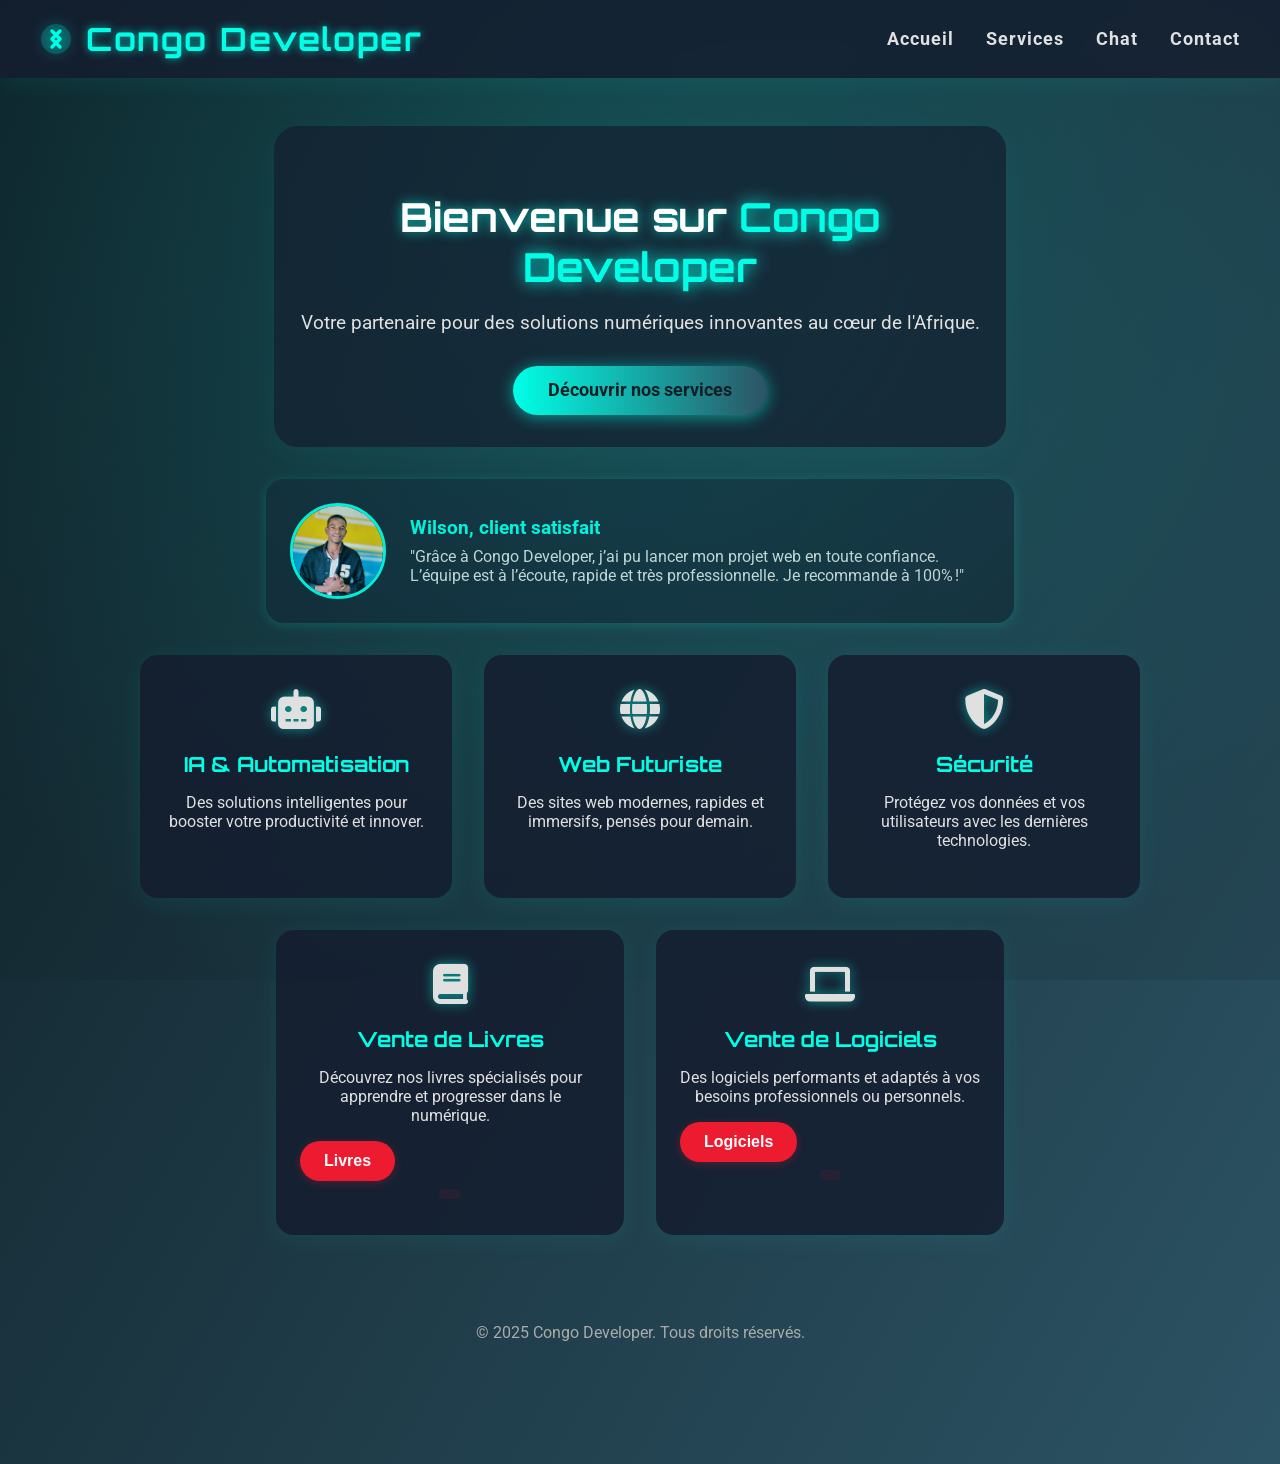
==== index.html @ 21501a93 "Add files via upload" ====
<!DOCTYPE html>
<html lang="fr">
<head>
    <meta charset="UTF-8">
    <meta name="viewport" content="width=device-width, initial-scale=1.0">
    <title>Congo Developer</title>
    <link rel="stylesheet" href="style.css">
    <link rel="preconnect" href="https://fonts.googleapis.com">
    <link href="https://cdnjs.cloudflare.com/ajax/libs/font-awesome/6.0.0-beta3/css/all.min.css" rel="stylesheet">
    <link href="https://fonts.googleapis.com/css2?family=Orbitron:wght@600&family=Roboto:wght@400;700&display=swap" rel="stylesheet">
    <style>
        @media (min-width: 501px) {
            .mobile-nav { display: none !important; }
        }
        .airtel-logo {
            display: inline-block;
            vertical-align: middle;
            width: 32px;
            height: 32px;
            margin-right: 8px;
        }
        .pay-btn {
            display: flex;
            align-items: center;
            justify-content: center;
            gap: 8px;
            background: #ed1b2f;
            color: #fff;
            border: none;
            border-radius: 24px;
            padding: 0.7rem 1.5rem;
            font-weight: bold;
            font-size: 1rem;
            margin-top: 1rem;
            cursor: pointer;
            box-shadow: 0 2px 8px #ed1b2f44;
            transition: background 0.2s;
            text-decoration: none;
        }
        .pay-btn:hover {
            background: #b31322;
        }
        .pay-info {
            font-size: 0.95rem;
            color: #fff;
            margin-top: 0.5rem;
            background: rgba(237,27,47,0.08);
            border-radius: 8px;
            padding: 0.3rem 0.7rem;
            display: inline-block;
        }
    </style>
</head>
<body>
    <div class="background-glow"></div>
    <header>
        <div class="logo">
            <svg width="32" height="32" viewBox="0 0 24 24" fill="none" stroke="#00ffe7" stroke-width="2.5" stroke-linecap="round" stroke-linejoin="round">
                <circle cx="12" cy="12" r="10" opacity="0.2" fill="#00ffe7"/>
                <polyline points="15 18 9 12 15 6"></polyline>
                <polyline points="9 18 15 12 9 6"></polyline>
            </svg>
            <span>Congo Developer</span>
        </div>
        <nav class="main-nav">
            <a href="index.html">Accueil</a>
            <a href="services.html">Services</a>
            <a href="chat.html">Chat</a>
            <a href="contact.html">Contact</a>
        </nav>
    </header>
    <main>
        <section class="hero">
            <h1>Bienvenue sur <span>Congo Developer</span></h1>
            <p>Votre partenaire pour des solutions numériques innovantes au cœur de l'Afrique.</p>
            <a href="services.html" class="cta-btn">Découvrir nos services</a>
        </section>

        <!-- Témoignage Wilson -->
        <section class="wilson-story" style="max-width:700px;margin:2rem auto 0 auto;background:rgba(20,30,48,0.7);border-radius:18px;padding:1.5rem;box-shadow:0 2px 12px #00ffe733;display:flex;align-items:center;gap:1.5rem;">
            <img src="images/profile_wilson.jpg" alt="Wilson" style="width:90px;height:90px;border-radius:50%;border:3px solid #00ffe7;">
            <div>
                <h3 style="color:#00ffe7;margin:0 0 0.5rem 0;">Wilson, client satisfait</h3>
                <p style="margin:0;">
                    "Grâce à Congo Developer, j’ai pu lancer mon projet web en toute confiance. L’équipe est à l’écoute, rapide et très professionnelle. Je recommande à 100% !"
                </p>
            </div>
        </section>

        <section class="features">
            <div class="feature-card">
                <div class="icon"><i class="fa-solid fa-robot"></i></div>
                <h2>IA & Automatisation</h2>
                <p>Des solutions intelligentes pour booster votre productivité et innover.</p>
            </div>
            <div class="feature-card">
                <div class="icon"><i class="fa-solid fa-globe"></i></div>
                <h2>Web Futuriste</h2>
                <p>Des sites web modernes, rapides et immersifs, pensés pour demain.</p>
            </div>
            <div class="feature-card">
                <div class="icon"><i class="fa-solid fa-shield"></i></div>
                <h2>Sécurité</h2>
                <p>Protégez vos données et vos utilisateurs avec les dernières technologies.</p>
            </div>
            <!-- Vente de Livres -->
            <div class="feature-card">
                <div class="icon"><i class="fa-solid fa-book"></i></div>
                <h2>Vente de Livres</h2>
                <p>Découvrez nos livres spécialisés pour apprendre et progresser dans le numérique.</p>
                <button id="kntt" class="cta-btn pay-btn" onclick="openModal('livres')">
                    <!--<img src="#" alt="" style="width:28px;height:28px;vertical-align:middle;margin-right:8px;">-->
                    Livres
                </button>
                <div class="pay-info">
                    
                </div>
            </div>
            <!-- Vente de Logiciels -->
            <div class="feature-card">
                <div class="icon"><i class="fa-solid fa-laptop"></i></div>
                <h2>Vente de Logiciels</h2>
                <p>Des logiciels performants et adaptés à vos besoins professionnels ou personnels.</p>
                <button class="cta-btn pay-btn" onclick="openModal('logiciels')">
                    <!--<img src="https://upload.wikimedia.org/wikipedia/commons/7/7e/Airtel_logo.svg" alt="Airtel Money" style="width:28px;height:28px;vertical-align:middle;margin-right:8px;">-->
                    Logiciels
                </button>
                <div class="pay-info">
                    
                </div>
            </div>
        </section>
    </main>
    <nav class="mobile-nav">
        <a href="index.html"><i class="fa-solid fa-house"></i><br><span>Accueil</span></a>
        <a href="chat.html"><i class="fa-solid fa-comment"></i><br><span>Chat</span></a>
        <a href="services.html"><i class="fa-solid fa-briefcase"></i><br><span>Services</span></a>
        <a href="contact.html"><i class="fa-solid fa-user"></i><br><span>Contact</span></a>
    </nav>
    <footer>
        <p>&copy; 2025 Congo Developer. Tous droits réservés.</p>
    </footer>

    <!-- Modal pour liste et achat -->
    <div id="modal" style="display:none; position:fixed; top:0; left:0; width:100vw; height:100vh; background:rgba(0,0,0,0.7); z-index:1000; align-items:center; justify-content:center;">
        <div id="modal-content" style="background:#222; color:#fff; border-radius:16px; max-width:95vw; width:400px; padding:2rem; position:relative;">
            <button onclick="closeModal()" style="position:absolute;top:10px;right:16px;font-size:1.5rem;background:none;border:none;color:#fff;cursor:pointer;">&times;</button>
            <div id="modal-list"></div>
        </div>
    </div>
    <script>
    const livres = [
        "Python Facile", "JavaScript Moderne", "Développement Web", "Intelligence Artificielle", "Sécurité Informatique",
        "Bases de Données", "React pour Débutants", "Node.js Pratique", "UX/UI Design", "Linux pour Tous",
        "Cloud Computing", "Automatisation avec Python"
    ];
    const logiciels = [
        "Gestionnaire de Stock", "Facturation Pro", "CRM Simple", "Editeur de Texte", "Antivirus Léger",
        "Gestion de Projets", "Agenda Collaboratif", "Outil de Backup", "Analyseur de Données", "Chatbot IA",
        "Gestion RH", "Logiciel de Comptabilité"
    ];

    function openModal(type) {
        const items = type === 'livres' ? livres : logiciels;
        let html = `<h3>Choisissez un ${type === 'livres' ? 'livre' : 'logiciel'} à acheter</h3><ul style="padding-left:1.2em;">`;
        items.forEach((item, i) => {
            html += `<li style="margin-bottom:0.7em;">
                <span>${item}</span>
                <button onclick="openAirtelForm('${item.replace(/'/g,"\\'")}')" style="margin-left:1em;padding:0.3em 1em;border-radius:8px;background:#ed1b2f;color:#fff;border:none;cursor:pointer;">Acheter</button>
            </li>`;
        });
        html += '</ul>';
        document.getElementById('modal-list').innerHTML = html;
        document.getElementById('modal').style.display = 'flex';
    }
    function openAirtelForm(item) {
        document.getElementById('modal-list').innerHTML = `
            <h3>Achat : ${item}</h3>
            <form onsubmit="return submitAirtelForm(event)">
                <label>Nom complet<br><input type="text" name="nom" required style="width:100%;padding:0.5em;margin-bottom:1em;"></label>
                <label>Numéro Airtel Money (+243)<br><input type="tel" name="numero" required pattern="\\+243[0-9]{9}" placeholder="+243..." style="width:100%;padding:0.5em;margin-bottom:1em;"></label>
                <button type="submit" style="background:#00ffe7;color:#222;padding:0.7em 2em;border:none;border-radius:12px;font-weight:bold;cursor:pointer;">Valider l'achat</button>
            </form>
            <button onclick="closeModal()" style="margin-top:1em;background:none;color:#fff;border:none;cursor:pointer;text-decoration:underline;">Retour</button>
        `;
    }
    function submitAirtelForm(e) {
        e.preventDefault();
        alert("Merci pour votre achat ! Nous allons vous contacter rapidement.");
        closeModal();
        return false;
    }
    function closeModal() {
        document.getElementById('modal').style.display = 'none';
    }
    </script>
    <script src="script.js"></script>
</body>
---- style.css ----
/* --- Fond futuriste avec effet glassmorphism --- */
body {
    font-family: 'Roboto', Arial, sans-serif;
    margin: 0;
    padding-bottom: 90px;
    background: linear-gradient(120deg, #0f2027 0%, #2c5364 100%);
    color: #e0e0e0;
    min-height: 100vh;
    position: relative;
    overflow-x: hidden;
}

.background-glow {
    position: fixed;
    top: -100px;
    left: 50%;
    transform: translateX(-50%);
    width: 120vw;
    height: 120vh;
    background: radial-gradient(circle at 50% 30%, #00ffe7 0%, #0f2027 80%);
    opacity: 0.15;
    z-index: 0;
    pointer-events: none;
}

/* --- Header & Logo --- */
header {
    display: flex;
    justify-content: space-between;
    align-items: center;
    padding: 1.2rem 2.5rem;
    background: rgba(20, 30, 48, 0.85);
    box-shadow: 0 4px 24px rgba(0,255,231,0.08);
    backdrop-filter: blur(8px);
    position: sticky;
    top: 0;
    z-index: 10;
}

.logo {
    display: flex;
    align-items: center;
    font-family: 'Orbitron', Arial, sans-serif;
    font-size: 2rem;
    font-weight: 700;
    letter-spacing: 2px;
    color: #00ffe7;
    text-shadow: 0 0 8px #00ffe7aa;
}

.logo svg {
    margin-right: 14px;
    filter: drop-shadow(0 0 8px #00ffe788);
}

.main-nav a {
    margin-left: 28px;
    text-decoration: none;
    color: #e0e0e0;
    font-weight: 700;
    font-size: 1.1rem;
    letter-spacing: 1px;
    transition: color 0.2s;
    position: relative;
}
/*.main-nav a.active,
/*.main-nav a:hover {
/*    color: #00ffe7;
/*}
/*.main-nav a.active::after,
/*.main-nav a:hover::after {
/*    content: '';
/*    display: block;
/*    width: 100%;
/*    height: 2px;
/*    background: #00ffe7;
/*    border-radius: 2px;
/*    margin-top: 4px;
/*    box-shadow: 0 0 8px #00ffe7aa;
/*}*/

/* --- Hero Section --- */
.hero {
    text-align: center;
    margin: 3rem auto 2rem auto;
    max-width: 700px;
    padding: 2rem 1rem;
    background: rgba(20, 30, 48, 0.7);
    border-radius: 24px;
    box-shadow: 0 8px 32px rgba(0,255,231,0.05);
    position: relative;
    z-index: 1;
}
.hero h1 {
    font-family: 'Orbitron', Arial, sans-serif;
    font-size: 2.5rem;
    margin-bottom: 1rem;
    color: #fff;
    text-shadow: 0 0 12px #00ffe7aa;
}
.hero h1 span {
    color: #00ffe7;
    text-shadow: 0 0 16px #00ffe7;
}
.hero p {
    font-size: 1.2rem;
    margin-bottom: 2rem;
    color: #e0e0e0;
}
.cta-btn {
    display: inline-block;
    padding: 0.9rem 2.2rem;
    background: linear-gradient(90deg, #00ffe7 0%, #2c5364 100%);
    color: #0f2027;
    font-weight: bold;
    font-size: 1.1rem;
    border: none;
    border-radius: 32px;
    box-shadow: 0 2px 16px #00ffe788;
    cursor: pointer;
    text-decoration: none;
    transition: background 0.2s, color 0.2s;
}
.cta-btn:hover {
    background: #00ffe7;
    color: #222;
}

/* --- Features Section --- */
.features {
    display: flex;
    justify-content: center;
    gap: 2rem;
    margin: 2rem auto 3rem auto;
    max-width: 1000px;
    flex-wrap: wrap;
}
.feature-card {
    background: rgba(20, 30, 48, 0.85);
    border-radius: 18px;
    box-shadow: 0 4px 24px rgba(0,255,231,0.08);
    padding: 2rem 1.5rem;
    min-width: 220px;
    max-width: 300px;
    flex: 1 1 220px;
    text-align: center;
    transition: transform 0.2s, box-shadow 0.2s;
    position: relative;
    z-index: 1;
}
.feature-card:hover {
    transform: translateY(-8px) scale(1.03);
    box-shadow: 0 8px 32px #00ffe7aa;
}
.feature-card .icon {
    font-size: 2.5rem;
    margin-bottom: 1rem;
    text-shadow: 0 0 12px #00ffe788;
}
.feature-card h2 {
    font-family: 'Orbitron', Arial, sans-serif;
    color: #00ffe7;
    margin-bottom: 0.7rem;
    font-size: 1.3rem;
}
.feature-card p {
    color: #e0e0e0;
    font-size: 1rem;
}

/* --- Mobile Navigation (Bottom) --- */
.mobile-nav {
    display: flex;
    justify-content: space-around;
    align-items: center;
    position: fixed;
    bottom: 0;
    left: 0;
    width: 100vw;
    background: rgba(20, 30, 48, 0.95);
    box-shadow: 0 -2px 16px #00ffe788;
    padding: 0.5rem 0;
    z-index: 20;
}
.mobile-nav a {
    color: #e0e0e0;
    text-decoration: none;
    font-size: 1.2rem;
    text-align: center;
    flex: 1;
    padding: 0.5rem 0;
    transition: color 0.2s;
}
.mobile-nav a.active,
.mobile-nav a:hover {
    color: #00ffe7;
}
.mobile-nav a span {
    display: block;
    font-size: 0.9rem;
    margin-top: 0.2rem;
}

/* --- Footer --- */
footer {
    text-align: center;
    padding: 1.5rem 0 1rem 0;
    color: #aaa;
    font-size: 1rem;
    background: none;
    position: relative;
    z-index: 1;
}

/* --- Responsive Design --- */
@media (max-width: 900px) {
    .features {
        flex-direction: column;
        align-items: center;
        gap: 1.5rem;
    }
    .feature-card {
        max-width: 90vw;
    }
    header {
        padding: 1rem 1.2rem;
    }
}
@media (max-width: 768px) {
    .hero {
        padding: 1.2rem 0.5rem;
    }
    .features {
        gap: 1rem;
    }
}
@media (max-width: 500px) {
    .main-nav {
        display: none;
    }
    .hero h1 {
        font-size: 1.5rem;
    }
    .feature-card {
        padding: 1.2rem 0.5rem;
    }
}
@media (min-width: 501px) {
    .mobile-nav { display: none !important; }
    #kntt {
        justify-content: center;
        display: flex;
        align-items: center;
    }
}
/* Airtel Money button and info */
.pay-btn {
    display: flex;
    align-items: center;
    justify-content: center;
    gap: 8px;
    background: #ed1b2f;
    color: #fff !important;
    border: none;
    border-radius: 24px;
    padding: 0.7rem 1.5rem;
    font-weight: bold;
    font-size: 1rem;
    margin-top: 1rem;
    cursor: pointer;
    box-shadow: 0 2px 8px #ed1b2f44;
    transition: background 0.2s;
    text-decoration: none;
}
.pay-btn:hover {
    background: #b31322;
}
.pay-info {
    font-size: 0.95rem;
    color: #fff;
    margin-top: 0.5rem;
    background: rgba(237,27,47,0.08);
    border-radius: 8px;
    padding: 0.3rem 0.7rem;
    display: inline-block;
}
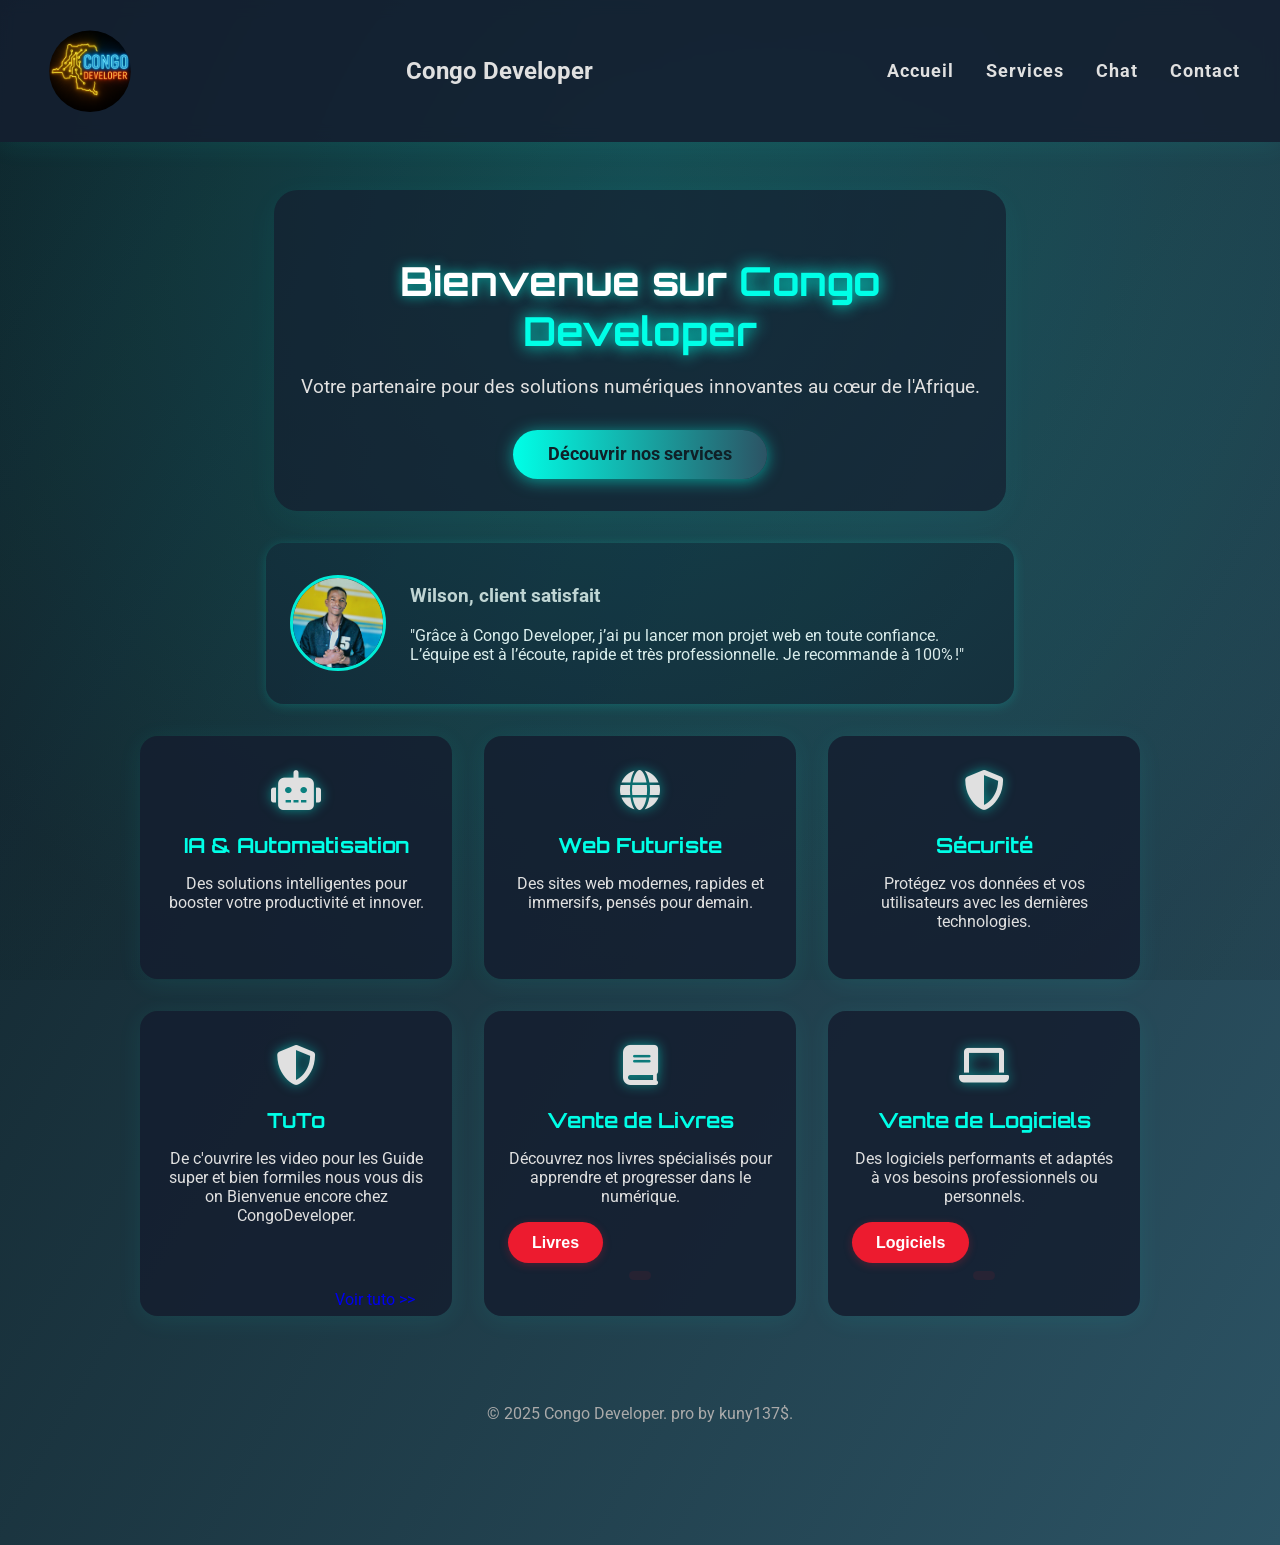
==== commit 54208362: "Add files via upload" ====
--- a/index.html
+++ b/index.html
@@ -55,16 +55,13 @@
     <div class="background-glow"></div>
     <header>
         <div class="logo">
-            <svg width="32" height="32" viewBox="0 0 24 24" fill="none" stroke="#00ffe7" stroke-width="2.5" stroke-linecap="round" stroke-linejoin="round">
-                <circle cx="12" cy="12" r="10" opacity="0.2" fill="#00ffe7"/>
-                <polyline points="15 18 9 12 15 6"></polyline>
-                <polyline points="9 18 15 12 9 6"></polyline>
-            </svg>
-            <span>Congo Developer</span>
+            <img src="logo/Logo_Congo_Developer.png" alt="logo" width="100">
+            
         </div>
+        <h2>Congo Developer</h2>
         <nav class="main-nav">
             <a href="index.html">Accueil</a>
-            <a href="services.html">Services</a>
+            <a href="./link/service.html">Services</a>
             <a href="chat.html">Chat</a>
             <a href="contact.html">Contact</a>
         </nav>
@@ -78,12 +75,12 @@
 
         <!-- Témoignage Wilson -->
         <section class="wilson-story" style="max-width:700px;margin:2rem auto 0 auto;background:rgba(20,30,48,0.7);border-radius:18px;padding:1.5rem;box-shadow:0 2px 12px #00ffe733;display:flex;align-items:center;gap:1.5rem;">
-            <img src="images/profile_wilson.jpg" alt="Wilson" style="width:90px;height:90px;border-radius:50%;border:3px solid #00ffe7;">
-            <div>
-                <h3 style="color:#00ffe7;margin:0 0 0.5rem 0;">Wilson, client satisfait</h3>
-                <p style="margin:0;">
-                    "Grâce à Congo Developer, j’ai pu lancer mon projet web en toute confiance. L’équipe est à l’écoute, rapide et très professionnelle. Je recommande à 100% !"
-                </p>
+            <img src="images/profile_wilson.jpg"  alt="Wilson" style="width:90px;height:90px;border-radius:50%;border:3px solid #00ffe7;">
+            
+            <div class="featurestt">
+                <h3 >Wilson, client satisfait</h3>
+                <p><a href="contact.html" style="color:#ffffff;margin:0 0 0.5rem 0;">"Grâce à Congo Developer, j’ai pu lancer mon projet web en toute confiance. L’équipe est à l’écoute, rapide et très professionnelle. Je recommande à 100% !"</a></p>
+                    
             </div>
         </section>
 
@@ -92,6 +89,7 @@
                 <div class="icon"><i class="fa-solid fa-robot"></i></div>
                 <h2>IA & Automatisation</h2>
                 <p>Des solutions intelligentes pour booster votre productivité et innover.</p>
+                
             </div>
             <div class="feature-card">
                 <div class="icon"><i class="fa-solid fa-globe"></i></div>
@@ -102,6 +100,12 @@
                 <div class="icon"><i class="fa-solid fa-shield"></i></div>
                 <h2>Sécurité</h2>
                 <p>Protégez vos données et vos utilisateurs avec les dernières technologies.</p>
+            </div>
+            <div class="feature-card" >
+                <div class="icon"><i class="fa-solid fa-shield"></i></div>
+                <h2>TuTo</h2>
+                <p>De c'ouvrire les video pour les Guide super et bien formiles nous vous dis on Bienvenue encore chez CongoDeveloper.</p>
+                <a href="/link/video.html">Voir tuto >></a>
             </div>
             <!-- Vente de Livres -->
             <div class="feature-card">
@@ -134,11 +138,11 @@
     <nav class="mobile-nav">
         <a href="index.html"><i class="fa-solid fa-house"></i><br><span>Accueil</span></a>
         <a href="chat.html"><i class="fa-solid fa-comment"></i><br><span>Chat</span></a>
-        <a href="services.html"><i class="fa-solid fa-briefcase"></i><br><span>Services</span></a>
+        <a href="./link/service.html"><i class="fa-solid fa-briefcase"></i><br><span>Services</span></a>
         <a href="contact.html"><i class="fa-solid fa-user"></i><br><span>Contact</span></a>
     </nav>
     <footer>
-        <p>&copy; 2025 Congo Developer. Tous droits réservés.</p>
+        <p>&copy; 2025 Congo Developer. pro by kuny137$.</p>
     </footer>
 
     <!-- Modal pour liste et achat -->
--- a/style.css
+++ b/style.css
@@ -38,20 +38,10 @@
 }
 
 .logo {
-    display: flex;
-    align-items: center;
-    font-family: 'Orbitron', Arial, sans-serif;
-    font-size: 2rem;
-    font-weight: 700;
-    letter-spacing: 2px;
-    color: #00ffe7;
-    text-shadow: 0 0 8px #00ffe7aa;
-}
-
-.logo svg {
-    margin-right: 14px;
-    filter: drop-shadow(0 0 8px #00ffe788);
-}
+    clip-path: circle(40%);
+}
+
+
 
 .main-nav a {
     margin-left: 28px;
@@ -168,6 +158,19 @@
     font-size: 1rem;
 }
 
+.feature-card a{
+    position: relative;
+    left: 30%;
+    top: 20%;
+    
+    transition: transform 0.3s, background-color 0.3s, color 0.3s;
+}
+.feature-card a:hover{
+    transform: translateY(10px);
+    background-color: var(#00ffe7);
+    color: var(#00ffe7);
+}
+
 /* --- Mobile Navigation (Bottom) --- */
 .mobile-nav {
     display: flex;
@@ -191,14 +194,19 @@
     padding: 0.5rem 0;
     transition: color 0.2s;
 }
-.mobile-nav a.active,
+.mobile-nav a.active{
+    color: #ed1b2f;
+}
 .mobile-nav a:hover {
     color: #00ffe7;
+    padding-bottom: 19px;
+    margin-bottom: -19px;
 }
 .mobile-nav a span {
     display: block;
     font-size: 0.9rem;
     margin-top: 0.2rem;
+   
 }
 
 /* --- Footer --- */
@@ -252,7 +260,8 @@
         display: flex;
         align-items: center;
     }
-}
+
+}   
 /* Airtel Money button and info */
 .pay-btn {
     display: flex;
@@ -283,4 +292,45 @@
     border-radius: 8px;
     padding: 0.3rem 0.7rem;
     display: inline-block;
+}
+
+.features a{
+    text-decoration: none;
+}
+.featurestt a{
+    text-decoration: none;
+}
+.bnt_video button{
+        padding: 6px;
+        border-radius: 13px;
+        position: relative;
+        top: -35px;
+        left: 13px;
+        background-color: #0f2027;
+        color: #00ffe7;
+        width: 80px;
+}
+.bnt_video button:hover{
+    background-color: #00ffe7;
+    color: #0f2027;
+}
+
+.video_tuto{
+    display: flex;
+    align-items: center;
+    justify-content: center;
+    height: 100vh;
+    display: grid;  
+}
+#video_1{
+    border-radius: 25px;
+    border: 3px solid #00ffe7;
+}
+#video_2{
+    border-radius: 25px;
+    border: 3px solid #00ffe7;
+}
+#video_3{
+    border-radius: 25px;
+    border: 3px solid #00ffe7;
 }
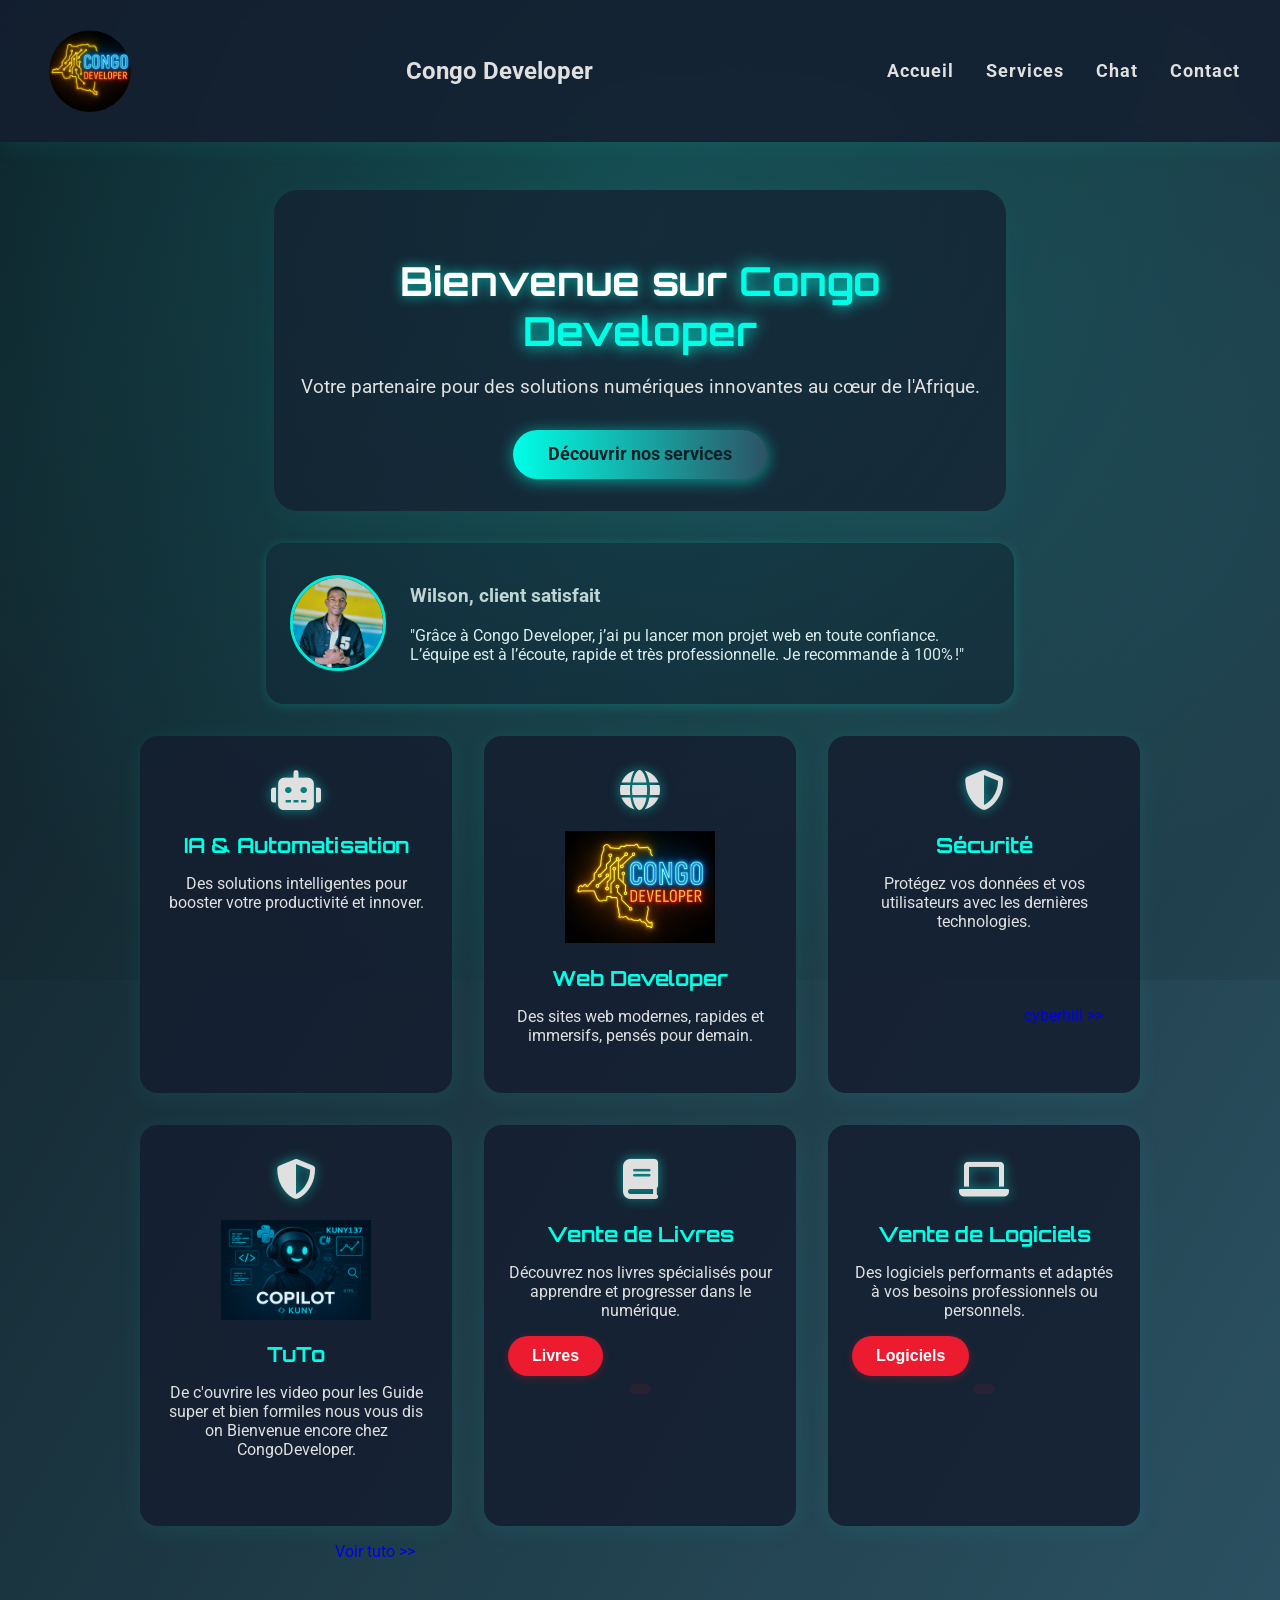
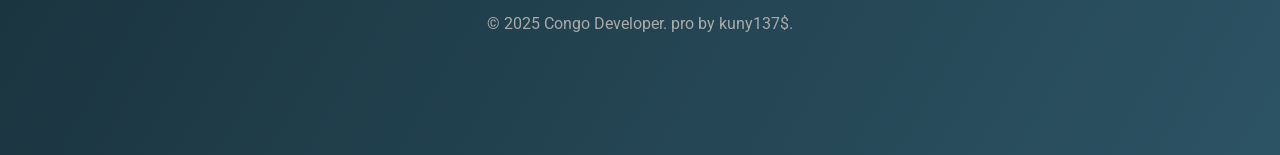
==== commit 978bd40d: "Add files via upload" ====
--- a/index.html
+++ b/index.html
@@ -93,19 +93,22 @@
             </div>
             <div class="feature-card">
                 <div class="icon"><i class="fa-solid fa-globe"></i></div>
-                <h2>Web Futuriste</h2>
+                <img src="images/1mb logo.png" alt="images" width="150">
+                <h2>Web Developer</h2>
                 <p>Des sites web modernes, rapides et immersifs, pensés pour demain.</p>
             </div>
             <div class="feature-card">
                 <div class="icon"><i class="fa-solid fa-shield"></i></div>
                 <h2>Sécurité</h2>
                 <p>Protégez vos données et vos utilisateurs avec les dernières technologies.</p>
+                <a href="cyberhill/index.html">cyberhill >></a>
             </div>
             <div class="feature-card" >
                 <div class="icon"><i class="fa-solid fa-shield"></i></div>
+                <img src="images/ajoute 'kuny137' en .png" width="150" alt="images">
                 <h2>TuTo</h2>
                 <p>De c'ouvrire les video pour les Guide super et bien formiles nous vous dis on Bienvenue encore chez CongoDeveloper.</p>
-                <a href="/link/video.html">Voir tuto >></a>
+                <a href="link/video.html">Voir tuto >></a>
             </div>
             <!-- Vente de Livres -->
             <div class="feature-card">
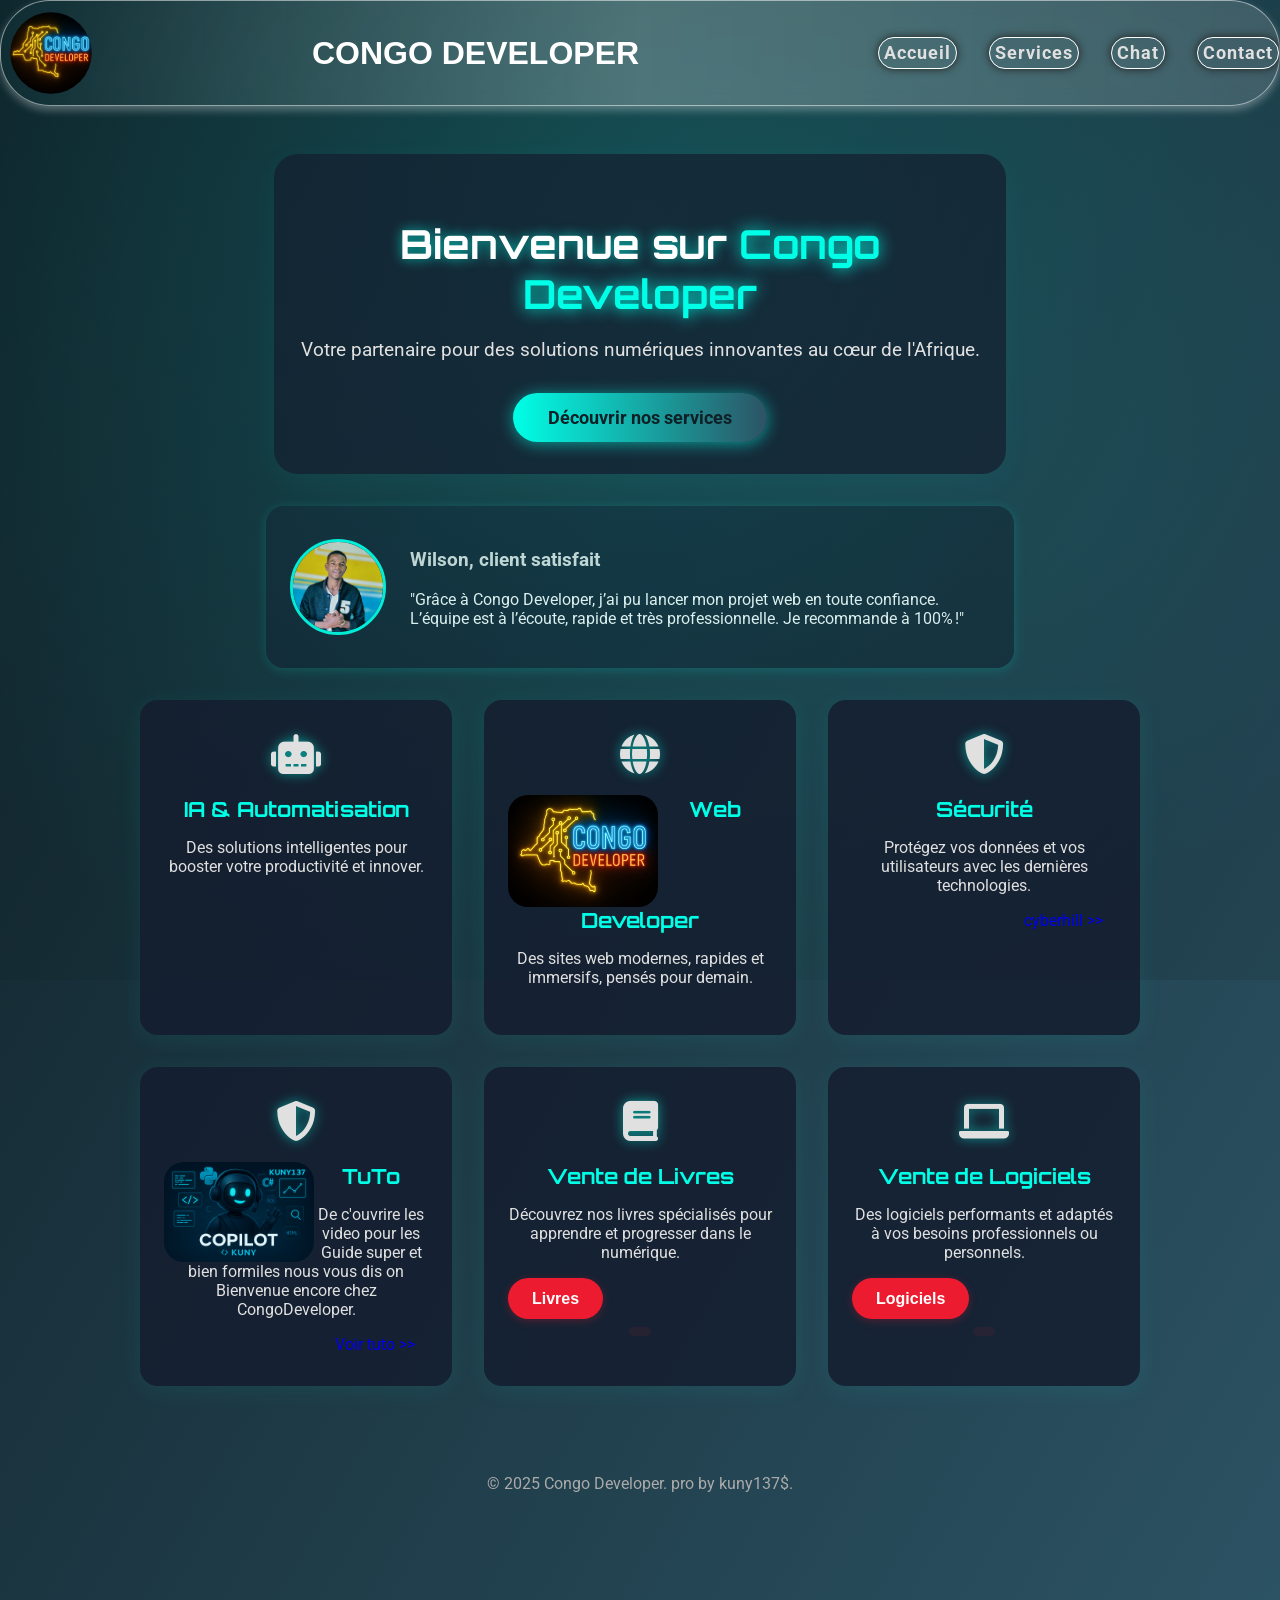
==== commit 70a7783c: "Add files via upload" ====
--- a/index.html
+++ b/index.html
@@ -58,7 +58,7 @@
             <img src="logo/Logo_Congo_Developer.png" alt="logo" width="100">
             
         </div>
-        <h2>Congo Developer</h2>
+        <h1>CONGO DEVELOPER</h1>
         <nav class="main-nav">
             <a href="index.html">Accueil</a>
             <a href="./link/service.html">Services</a>
@@ -139,10 +139,10 @@
         </section>
     </main>
     <nav class="mobile-nav">
-        <a href="index.html"><i class="fa-solid fa-house"></i><br><span>Accueil</span></a>
-        <a href="chat.html"><i class="fa-solid fa-comment"></i><br><span>Chat</span></a>
-        <a href="./link/service.html"><i class="fa-solid fa-briefcase"></i><br><span>Services</span></a>
-        <a href="contact.html"><i class="fa-solid fa-user"></i><br><span>Contact</span></a>
+        <a href="index.html" ><i class="fa-solid fa-house"></i><br><span></span></a>
+        <a href="chat.html"><i class="fa-solid fa-comment"></i><br><span></span></a>
+        <a href="./link/service.html"><i class="fa-solid fa-briefcase"></i><br><span></span></a>
+        <a href="contact.html" id="mobile-nav"><i class="fa-solid fa-user"></i><br><span></span></a>
     </nav>
     <footer>
         <p>&copy; 2025 Congo Developer. pro by kuny137$.</p>
--- a/style.css
+++ b/style.css
@@ -1,3 +1,12 @@
+/*Animations*/
+@keyframes animation{
+    from{
+        transform: translateX(-300px);
+    }
+    to {
+        transform: translateX(0);
+    }
+}
 /* --- Fond futuriste avec effet glassmorphism --- */
 body {
     font-family: 'Roboto', Arial, sans-serif;
@@ -28,11 +37,13 @@
     display: flex;
     justify-content: space-between;
     align-items: center;
-    padding: 1.2rem 2.5rem;
-    background: rgba(20, 30, 48, 0.85);
-    box-shadow: 0 4px 24px rgba(0,255,231,0.08);
+    padding: -.2rem 2.5rem;
+    background: linear-gradient(to right, rgba(35, 117, 122, 0.068) , rgba(255, 255, 255, 0.247),rgba(255, 255, 255, 0.151) );
+    box-shadow: 0 4px 8px rgba(255, 255, 255, 0.322);
     backdrop-filter: blur(8px);
     position: sticky;
+    border: 1px solid rgba(255, 255, 255, 0.507);
+    border-radius: 50px;
     top: 0;
     z-index: 10;
 }
@@ -40,8 +51,10 @@
 .logo {
     clip-path: circle(40%);
 }
-
-
+h1{
+    font-family: 'Lucida Sans', 'Lucida Sans Regular', 'Lucida Grande', 'Lucida Sans Unicode', Geneva, Verdana, sans-serif;
+    color: white;
+}
 
 .main-nav a {
     margin-left: 28px;
@@ -52,6 +65,10 @@
     letter-spacing: 1px;
     transition: color 0.2s;
     position: relative;
+    border: solid 1px white;
+    box-shadow:0 0 8px  #222;
+    border-radius: 20px;
+    padding: 5px;
 }
 /*.main-nav a.active,
 /*.main-nav a:hover {
@@ -80,6 +97,12 @@
     box-shadow: 0 8px 32px rgba(0,255,231,0.05);
     position: relative;
     z-index: 1;
+    animation-name: animation;
+    animation-duration: 1s;
+    animation-timing-function: ease;
+    animation-iteration-count: 1;
+    animation-fill-mode: none;
+
 }
 .hero h1 {
     font-family: 'Orbitron', Arial, sans-serif;
@@ -137,6 +160,7 @@
     transition: transform 0.2s, box-shadow 0.2s;
     position: relative;
     z-index: 1;
+    width: 60%;
 }
 .feature-card:hover {
     transform: translateY(-8px) scale(1.03);
@@ -157,11 +181,15 @@
     color: #e0e0e0;
     font-size: 1rem;
 }
+.feature-card img{
+    float: left;
+    border-radius: 20px;
+}
 
 .feature-card a{
     position: relative;
     left: 30%;
-    top: 20%;
+    top: 0%;
     
     transition: transform 0.3s, background-color 0.3s, color 0.3s;
 }
@@ -179,11 +207,40 @@
     position: fixed;
     bottom: 0;
     left: 0;
-    width: 100vw;
-    background: rgba(20, 30, 48, 0.95);
-    box-shadow: 0 -2px 16px #00ffe788;
+    width: 80%;
+    background: linear-gradient(to right, rgba(35, 117, 122, 0.068) , rgba(255, 255, 255, 0.247),rgba(255, 255, 255, 0.151) );
+    box-shadow: 0 4px 8px rgba(255, 255, 255, 0.322);
+    backdrop-filter: blur(8px);
     padding: 0.5rem 0;
     z-index: 20;
+    border: 1px solid white;
+    border-radius: 40px;
+    margin: 25px 1px 7px 1px;
+}
+/*Simgle Contact*/
+#mobile-nav{
+    display: flex;
+    justify-content: space-around;
+    align-items: center;
+    position: fixed;
+    bottom: 0;
+    right: -80px;
+    background: linear-gradient(to right, rgba(35, 117, 122, 0.068) , rgba(255, 255, 255, 0.247),rgba(255, 255, 255, 0.151) );
+    box-shadow: 0 4px 8px rgba(255, 255, 255, 0.322);
+    backdrop-filter: blur(8px);
+    padding: 20px;
+    z-index: 20;
+    border: 1px solid white;
+    border-radius: 40px;
+    height: 16px;
+    width: 25px;
+
+}
+#mobile-nav a:hover{
+    color: #00ffe7;
+    transform: scale(1);
+     padding-bottom: 0;
+    margin-bottom: 0;
 }
 .mobile-nav a {
     color: #e0e0e0;
@@ -218,30 +275,11 @@
     background: none;
     position: relative;
     z-index: 1;
+    
 }
 
 /* --- Responsive Design --- */
-@media (max-width: 900px) {
-    .features {
-        flex-direction: column;
-        align-items: center;
-        gap: 1.5rem;
-    }
-    .feature-card {
-        max-width: 90vw;
-    }
-    header {
-        padding: 1rem 1.2rem;
-    }
-}
-@media (max-width: 768px) {
-    .hero {
-        padding: 1.2rem 0.5rem;
-    }
-    .features {
-        gap: 1rem;
-    }
-}
+
 @media (max-width: 500px) {
     .main-nav {
         display: none;
@@ -250,17 +288,19 @@
         font-size: 1.5rem;
     }
     .feature-card {
-        padding: 1.2rem 0.5rem;
+        padding: 0.2rem 0.5rem;
     }
 }
 @media (min-width: 501px) {
-    .mobile-nav { display: none !important; }
+    .mobile-nav { 
+        display: none !important;
+     }
     #kntt {
         justify-content: center;
         display: flex;
         align-items: center;
     }
-
+    
 }   
 /* Airtel Money button and info */
 .pay-btn {
@@ -305,10 +345,10 @@
         border-radius: 13px;
         position: relative;
         top: -35px;
-        left: 13px;
+        left: 29px;
         background-color: #0f2027;
         color: #00ffe7;
-        width: 80px;
+        width: 60px;
 }
 .bnt_video button:hover{
     background-color: #00ffe7;
@@ -321,16 +361,20 @@
     justify-content: center;
     height: 100vh;
     display: grid;  
+    
 }
 #video_1{
     border-radius: 25px;
     border: 3px solid #00ffe7;
+    width: 300px;
 }
 #video_2{
     border-radius: 25px;
     border: 3px solid #00ffe7;
+    width: 300px;
 }
 #video_3{
     border-radius: 25px;
     border: 3px solid #00ffe7;
+    width: 300px;
 }
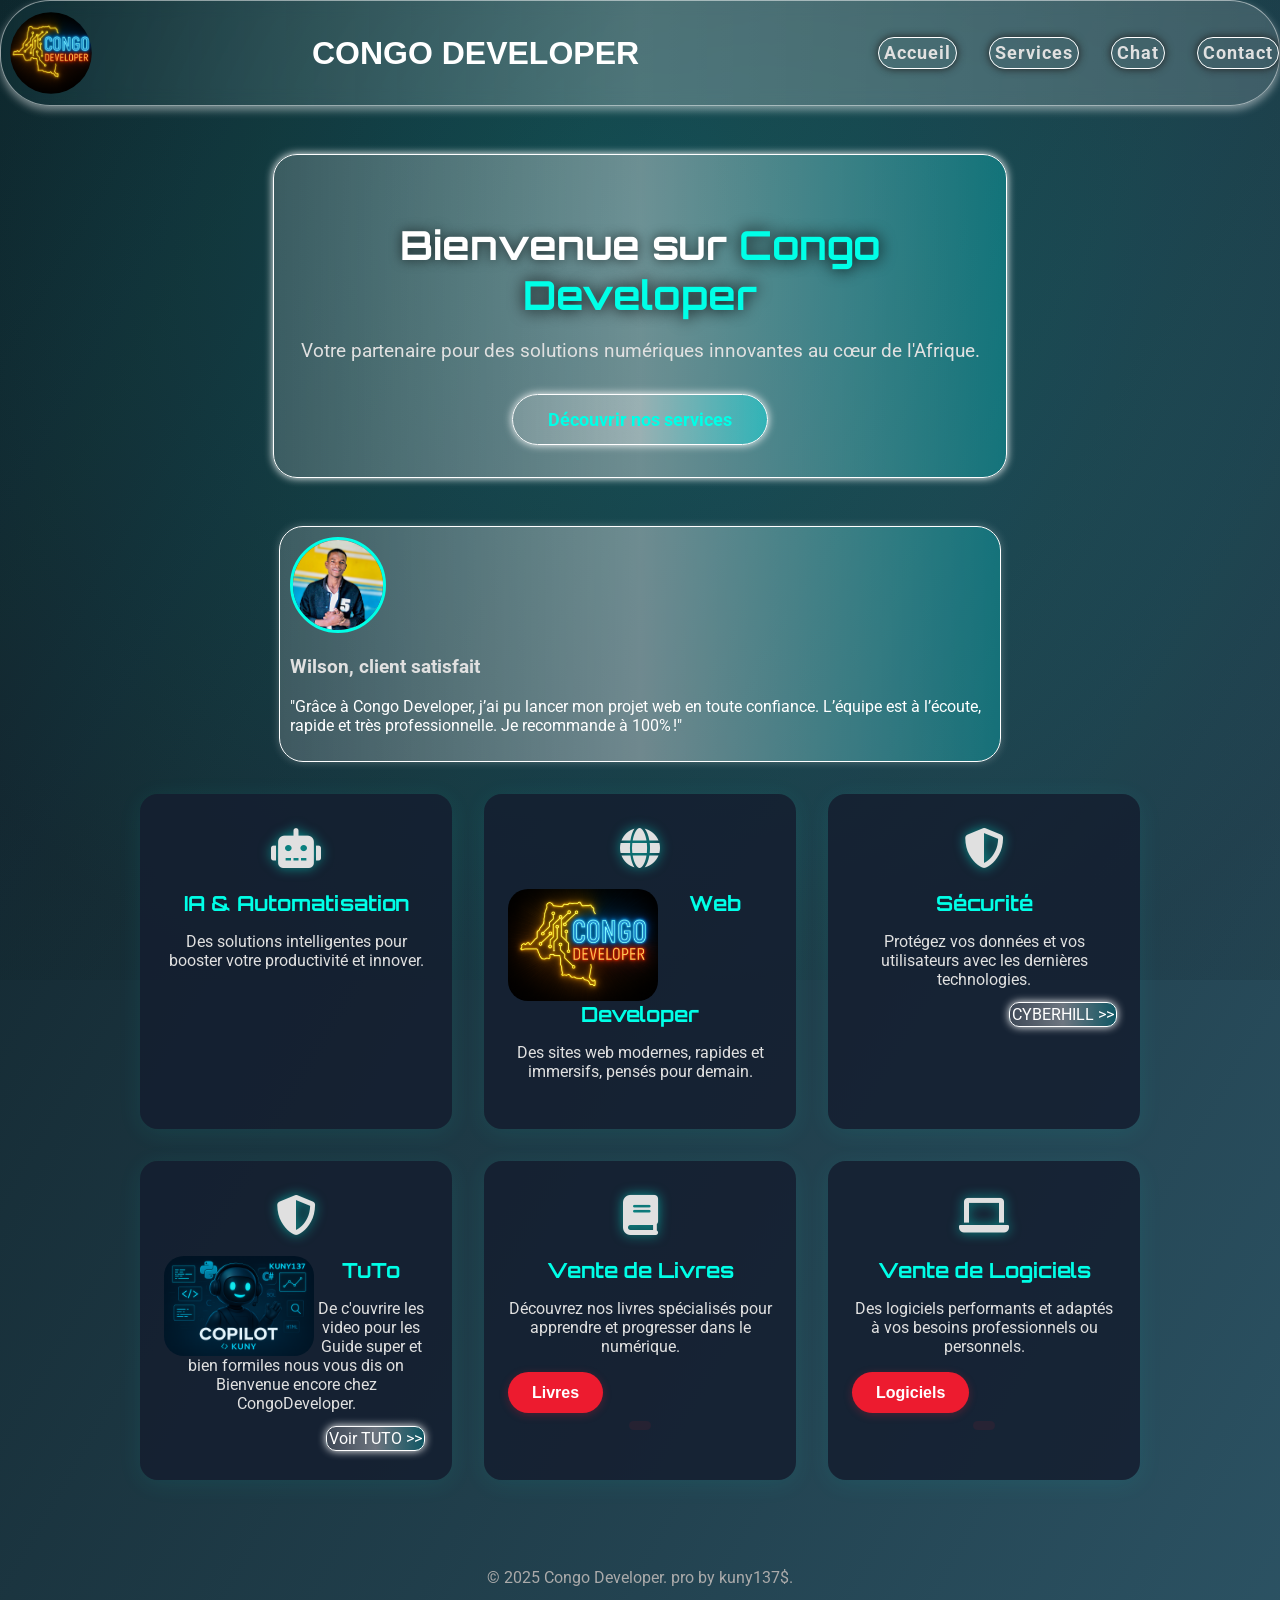
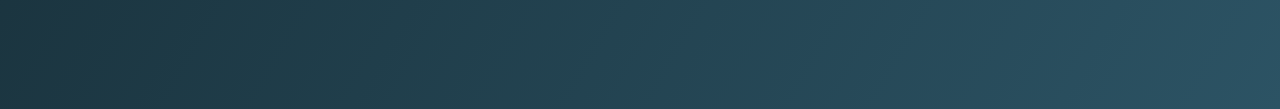
==== commit ce7cf4af: "Add files via upload" ====
--- a/index.html
+++ b/index.html
@@ -74,7 +74,7 @@
         </section>
 
         <!-- Témoignage Wilson -->
-        <section class="wilson-story" style="max-width:700px;margin:2rem auto 0 auto;background:rgba(20,30,48,0.7);border-radius:18px;padding:1.5rem;box-shadow:0 2px 12px #00ffe733;display:flex;align-items:center;gap:1.5rem;">
+        <section class="wilson-story">
             <img src="images/profile_wilson.jpg"  alt="Wilson" style="width:90px;height:90px;border-radius:50%;border:3px solid #00ffe7;">
             
             <div class="featurestt">
@@ -101,14 +101,14 @@
                 <div class="icon"><i class="fa-solid fa-shield"></i></div>
                 <h2>Sécurité</h2>
                 <p>Protégez vos données et vos utilisateurs avec les dernières technologies.</p>
-                <a href="cyberhill/index.html">cyberhill >></a>
+                <a href="cyberhill/index.html">CYBERHILL >></a>
             </div>
             <div class="feature-card" >
                 <div class="icon"><i class="fa-solid fa-shield"></i></div>
                 <img src="images/ajoute 'kuny137' en .png" width="150" alt="images">
                 <h2>TuTo</h2>
                 <p>De c'ouvrire les video pour les Guide super et bien formiles nous vous dis on Bienvenue encore chez CongoDeveloper.</p>
-                <a href="link/video.html">Voir tuto >></a>
+                <a href="link/video.html">Voir TUTO >></a>
             </div>
             <!-- Vente de Livres -->
             <div class="feature-card">
--- a/style.css
+++ b/style.css
@@ -5,6 +5,22 @@
     }
     to {
         transform: translateX(0);
+    }
+}
+@keyframes animationg{
+    from{
+        transform: translateX(300px);
+    }
+    to{
+        transform: translateX(0);
+    }
+}
+@keyframes animationbouge{
+    from{
+        transform: scale(0);
+    }
+    to{
+        transform: scale(10px);
     }
 }
 /* --- Fond futuriste avec effet glassmorphism --- */
@@ -39,13 +55,16 @@
     align-items: center;
     padding: -.2rem 2.5rem;
     background: linear-gradient(to right, rgba(35, 117, 122, 0.068) , rgba(255, 255, 255, 0.247),rgba(255, 255, 255, 0.151) );
-    box-shadow: 0 4px 8px rgba(255, 255, 255, 0.322);
+    box-shadow: 0 4px 8px rgba(255, 255, 255, 0.459);
     backdrop-filter: blur(8px);
     position: sticky;
     border: 1px solid rgba(255, 255, 255, 0.507);
     border-radius: 50px;
     top: 0;
     z-index: 10;
+    animation-name: animationbouge;
+    animation-duration: 1s;
+    animation-timing-function: ease-in-out;
 }
 
 .logo {
@@ -92,9 +111,10 @@
     margin: 3rem auto 2rem auto;
     max-width: 700px;
     padding: 2rem 1rem;
-    background: rgba(20, 30, 48, 0.7);
+    background: linear-gradient(to right , rgba(255, 255, 255, 0.178) , rgba(255, 255, 255, 0.377) ,rgba(0, 255, 255, 0.24));
     border-radius: 24px;
-    box-shadow: 0 8px 32px rgba(0,255,231,0.05);
+    border: 1px solid white;
+    box-shadow: 0 0 8px rgb(255, 255, 255);
     position: relative;
     z-index: 1;
     animation-name: animation;
@@ -109,16 +129,23 @@
     font-size: 2.5rem;
     margin-bottom: 1rem;
     color: #fff;
-    text-shadow: 0 0 12px #00ffe7aa;
+    text-shadow: 0 0 12px #000000aa;
 }
 .hero h1 span {
     color: #00ffe7;
-    text-shadow: 0 0 16px #00ffe7;
+    text-shadow: 0 0 16px #000;
 }
 .hero p {
     font-size: 1.2rem;
     margin-bottom: 2rem;
     color: #e0e0e0;
+    text-shadow: #000;
+}
+.hero a{
+    background: linear-gradient(to right , rgba(255, 255, 255, 0.178) , rgba(255, 255, 255, 0.3) ,rgba(0, 255, 255, 0.377));
+    border: solid 1px white;
+    color: #00ffe7;
+    box-shadow: 0 0 8px white;
 }
 .cta-btn {
     display: inline-block;
@@ -138,7 +165,23 @@
     background: #00ffe7;
     color: #222;
 }
-
+/* Temoignage Wilson */
+.wilson-story{
+    border: 1px solid white;
+    background: linear-gradient(to right , rgba(255, 255, 255, 0.178) , rgba(255, 255, 255, 0.377) ,rgba(0, 255, 255, 0.24));
+    border-radius: 24px;
+    box-shadow: 0 0 8px rgba(255, 255, 255, 0.26);
+    position: relative;
+    padding: 10px;
+    margin: 3rem auto 2rem auto;
+    max-width: 700px;
+    animation-name: animationg;
+    animation-duration: 1s;
+    animation-timing-function: ease;
+    animation-iteration-count: 1;
+    animation-fill-mode: none;
+
+}
 /* --- Features Section --- */
 .features {
     display: flex;
@@ -161,6 +204,15 @@
     position: relative;
     z-index: 1;
     width: 60%;
+}
+.feature-card a{
+    color: white;
+    backdrop-filter: blur(8px);
+    border: 1px solid white;
+    border-radius: 10px;
+    box-shadow: 0 0 8px white;
+    padding: 2px;
+    background: linear-gradient(to right , rgba(255, 255, 255, 0.178) , rgba(255, 255, 255, 0.377) ,rgba(0, 255, 255, 0.24));
 }
 .feature-card:hover {
     transform: translateY(-8px) scale(1.03);
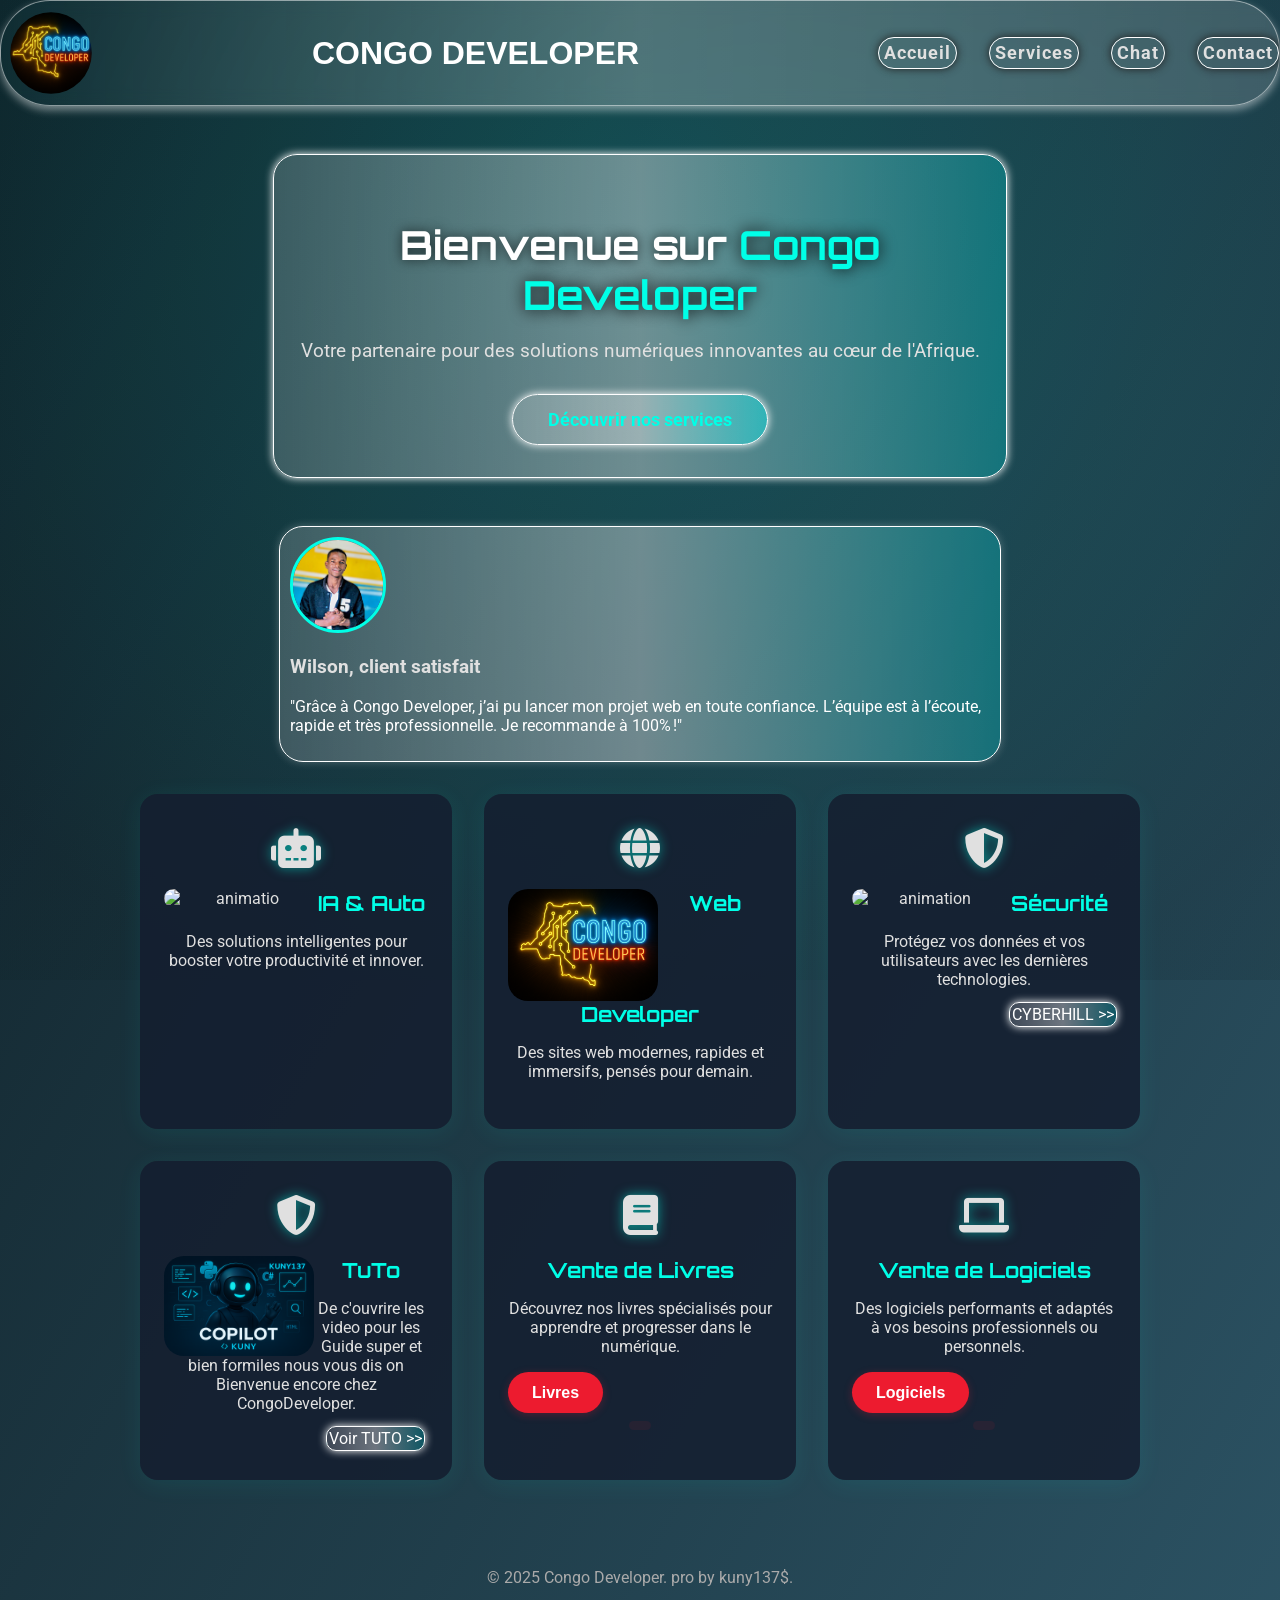
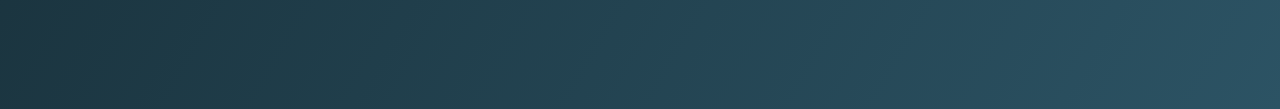
==== commit 043fb0be: "Add files via upload" ====
--- a/index.html
+++ b/index.html
@@ -4,6 +4,7 @@
     <meta charset="UTF-8">
     <meta name="viewport" content="width=device-width, initial-scale=1.0">
     <title>Congo Developer</title>
+    <link rel="icon" type="image/png" href="images/1mb logo.png">
     <link rel="stylesheet" href="style.css">
     <link rel="preconnect" href="https://fonts.googleapis.com">
     <link href="https://cdnjs.cloudflare.com/ajax/libs/font-awesome/6.0.0-beta3/css/all.min.css" rel="stylesheet">
@@ -87,7 +88,8 @@
         <section class="features">
             <div class="feature-card">
                 <div class="icon"><i class="fa-solid fa-robot"></i></div>
-                <h2>IA & Automatisation</h2>
+                <img src="images/animation/ai.GIF" alt="animatio" width="150">
+                <h2>IA & Auto</h2>
                 <p>Des solutions intelligentes pour booster votre productivité et innover.</p>
                 
             </div>
@@ -99,6 +101,7 @@
             </div>
             <div class="feature-card">
                 <div class="icon"><i class="fa-solid fa-shield"></i></div>
+                <img src="images/animation/cyber.GIF" alt="animation" width="150">
                 <h2>Sécurité</h2>
                 <p>Protégez vos données et vos utilisateurs avec les dernières technologies.</p>
                 <a href="cyberhill/index.html">CYBERHILL >></a>
